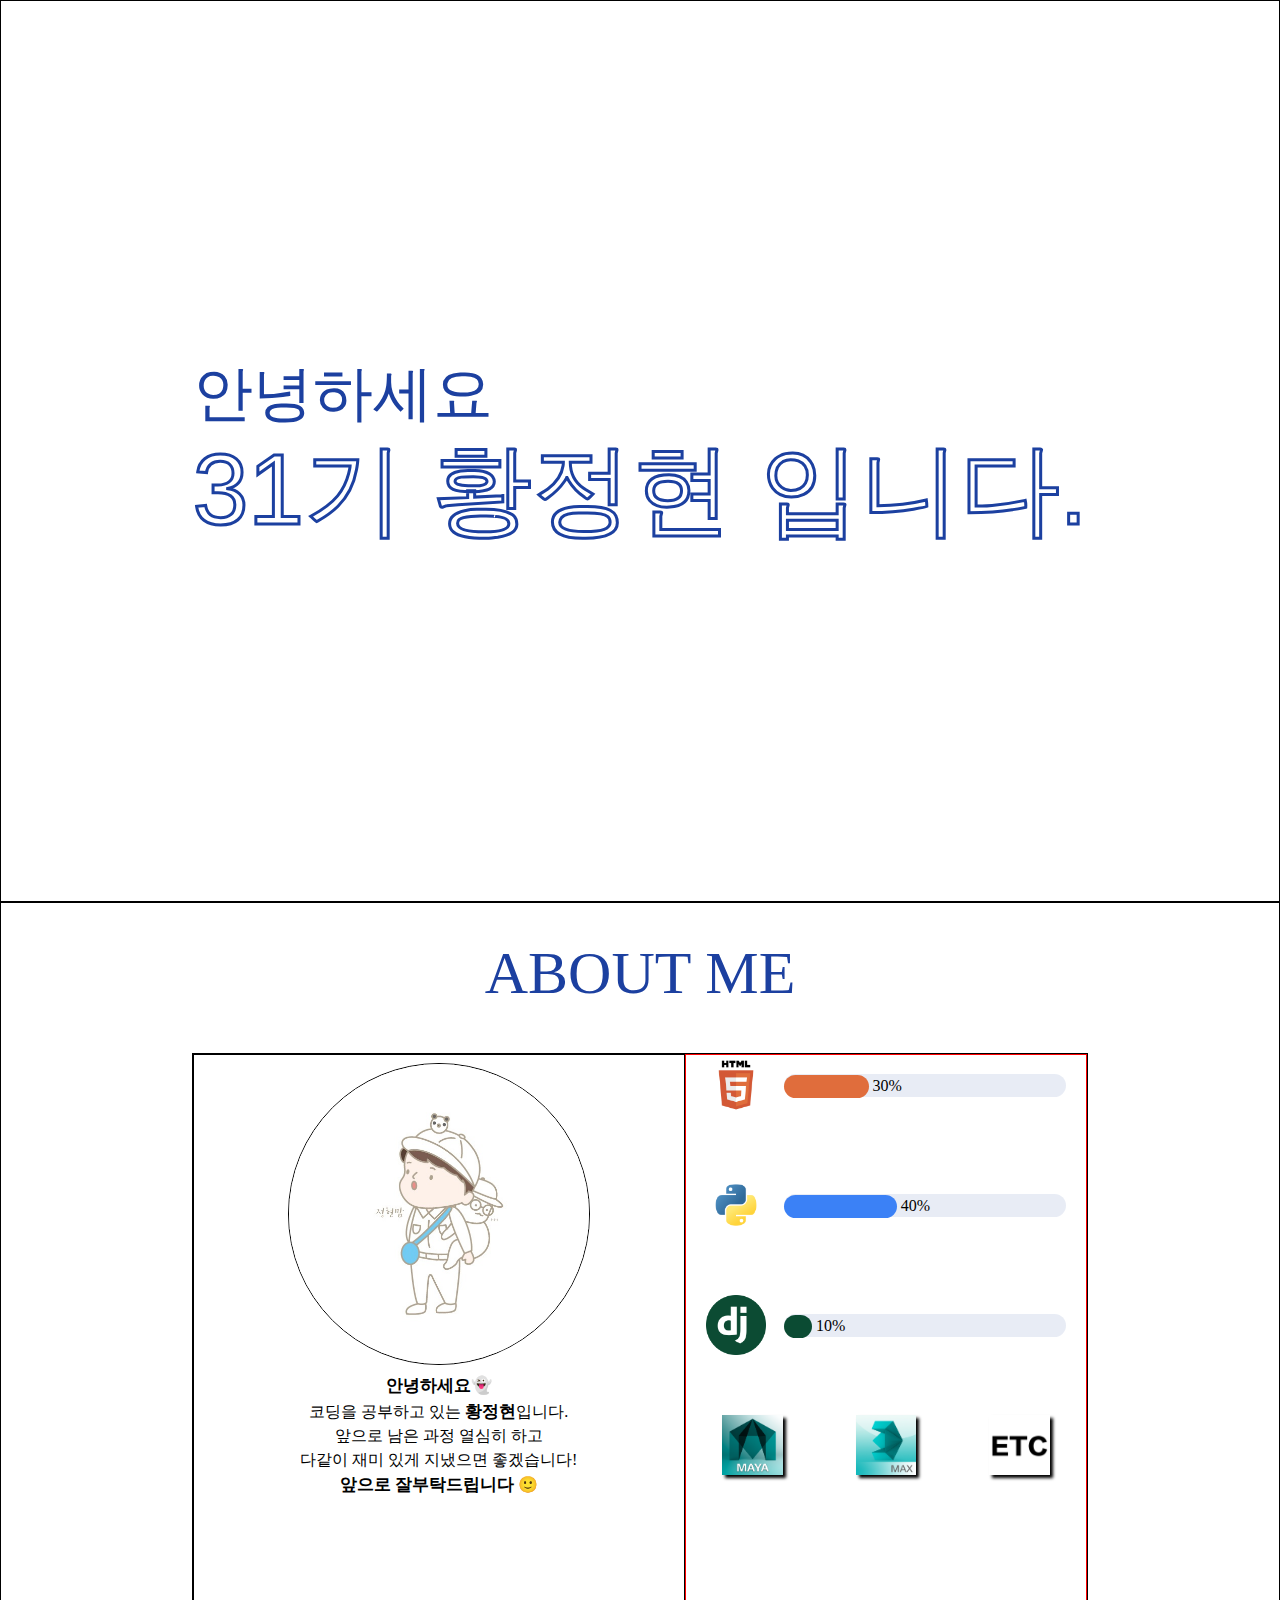
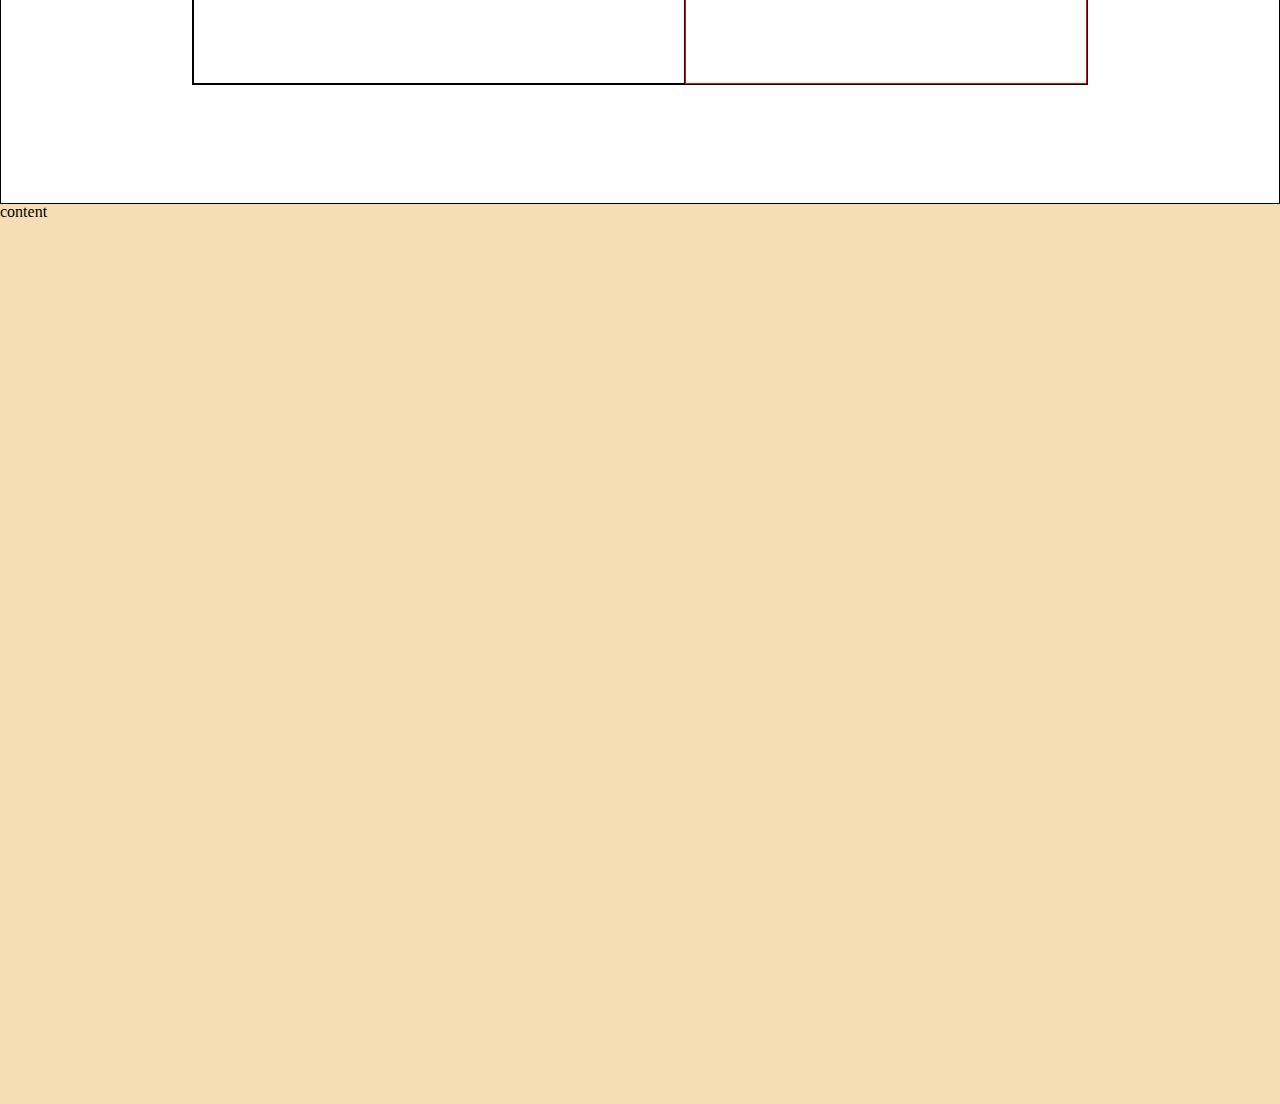
==== main.html @ 8f11f4e3 "make main & about me" ====
<!DOCTYPE html>
<html lang="en">
<head>
    <meta charset="UTF-8">
    <meta http-equiv="X-UA-Compatible" content="IE=edge">
    <meta name="viewport" content="width=device-width, initial-scale=1.0">
    <title>Document</title>
    <!-- CSS -->
    <link rel="stylesheet" href="css/reset.css">
    <link rel="stylesheet" href="css/main.css">
    <!-- GOOGLE FONT -->
    
</head>
<body>
    <div>
        <main>
        <section class="main page" id="intro">
            <div class="text_box">
                <h2 class="text_h2">안녕하세요</h2>
                <h1 class="text_h1">31기 <b>황정현</b> 입니다.</h1>
            </div>
        </section>
        <section class="about page" id="me">
            <div class="about_title">
                <h2 class="text_h2">ABOUT ME</h2>
            </div>
            <div class="about_content">
                <div class="introduce">
                    <div class="picture"><img src="img/profile.jpeg" alt="img" class="profile"></div>
                    <div class="me_text">
                        <h2><b>안녕하세요👻</b><br> 
                            코딩을 공부하고 있는 <b>황정현</b>입니다.<br>
                            앞으로 남은 과정 열심히 하고<br>
                            다같이 재미 있게 지냈으면 좋겠습니다!<br>
                            <b>앞으로 잘부탁드립니다</b> 🙂
                        </h2>
                    </div>
                </div>
                <div class="skill_box">
                    <div class="skill html">
                        <img src="./img/HTML.png" alt="html"></img>
                        <div class="skill_bar">
                            <div class="skill_bar gauge"></div>
                                <span class="gauge_span">30%</span>
                        </div>
                </div>
                    <div class="skill python">
                        <img src="./img/python.png" alt="html"></img>
                        <div class="skill_bar">
                            <div class="skill_bar gauge"></div>
                            <span class="gauge_span">40%</span>
                            
                        </div>
                    </div>
                    <div class="skill django">
                        <img src="./img/django.png" alt="html"></img>
                        <div class="skill_bar">
                            <div class="skill_bar gauge"></div>
                            <span class="gauge_span">10%</span>
                        </div>
                    </div>
                    <div class="skill etc_skill">
                        <div class="etc_img"><img src="./img/maya.png" alt="maya"></img></div>
                        <div class="etc_img"><img src="./img/max.png" alt="max"></img></div>
                        <div class="etc_img"><img src="./img/etc.png" alt="etc"></img></div>
                    </div>
                </div>
            </div>
        </section>
        <section class="content page" id = "call">content</section>
        </main>
    </div>
</body>
</html>
---- css/main.css ----
.page{
    height: 100vh;
    position: relative;
}

#intro{
    background-color: #fff;
}
.main{
    display: flex;
    align-items: center;
    justify-content: center;
    border: 1px solid black;
}
.text_box{
    font-size: 100px;
    font-family: 'Jua', sans-serif;
    color: white;
    
}
.text_h1{
    -webkit-text-stroke: 3px #1c40a0;
}
.main b{
    -webkit-text-stroke: 3px #1c40a0;
    
}
.main b:hover{
    font-size: 100;
    color: #1c40a0;
    transition:cubic-bezier(0.39, 0.575, 0.565, 1) 2s;
    -webkit-text-stroke: 3px #1c40a0;
}
.text_h2{
    font-size: 60px;
    padding-bottom: 15px;
    color:#1c40a0;
}
#me{
    border: 1px solid black;
}
.about_title{
    display: block;
    width: 100%;
    padding-top: 40px;
    text-align: center;
}
#call{
    background-color: wheat;
}

.about_content {
    border: 1px solid black;
    width: 70%;
    height: 70%;
    margin: 35px auto;
    display: flex;
}
.introduce{
    border: 1px solid black;
    width: calc(100%/2);
    padding: 0 5%;
    text-align: center;
    display: inline-block;
    
}
.picture{
    border: 1px solid black;
    overflow: hidden;
    width: 300px;
    height: 300px;
    border-radius: 70%;
    margin: 2% auto;
}
.profile{
    width: 100%;
    height: 100%;
    object-fit: cover;
}
.me_text{
    height: 40%;
    line-height: 1.5;   
}
.me_text b{
    font-weight: 800;
    font-size: 17px;
}

.skill_box{
    border: 1px solid red;
    width: calc(100%/2);
    display: inline-block;
    vertical-align: top;
}

.skill{
    width: 90%;
    margin: 0 auto 60px;
    display: flex;
    align-items: center;
}
.skill > img{
    width: 60px;
    vertical-align: middle;
    margin-right: 5%;
}
.skill_bar{
    display: inline-block;
    vertical-align: middle;
    width: 79%;
    background-color: rgba(28,64,160,0.1);
    border-radius: 25px;
    height: 23px;
    line-height: 24px;
}
.etc_skill{
    margin:0 auto;
    width: 100%;
    white-space: nowrap;
    align-items: center;
}
.etc_img {
    width: calc(100%/3);
    display: inline-block;
    text-align: center;
}

.etc_img > img{
    width: 45%;
    height: 45%;
    box-shadow: 3px 3px 3px #000;
}

.html .skill_bar .gauge{
    background-color: #E06D3C;
    width: 30%;
}
.python .skill_bar .gauge{
    background-color: #3B81F6;
    width: 40%;
}
.django .skill_bar .gauge{
    background-color: #0B4B33;
    width: 10%;
}
.gauge_span{
    display: inline-block;
    left: 100%;
    height: 100%;
    top: 0;
}
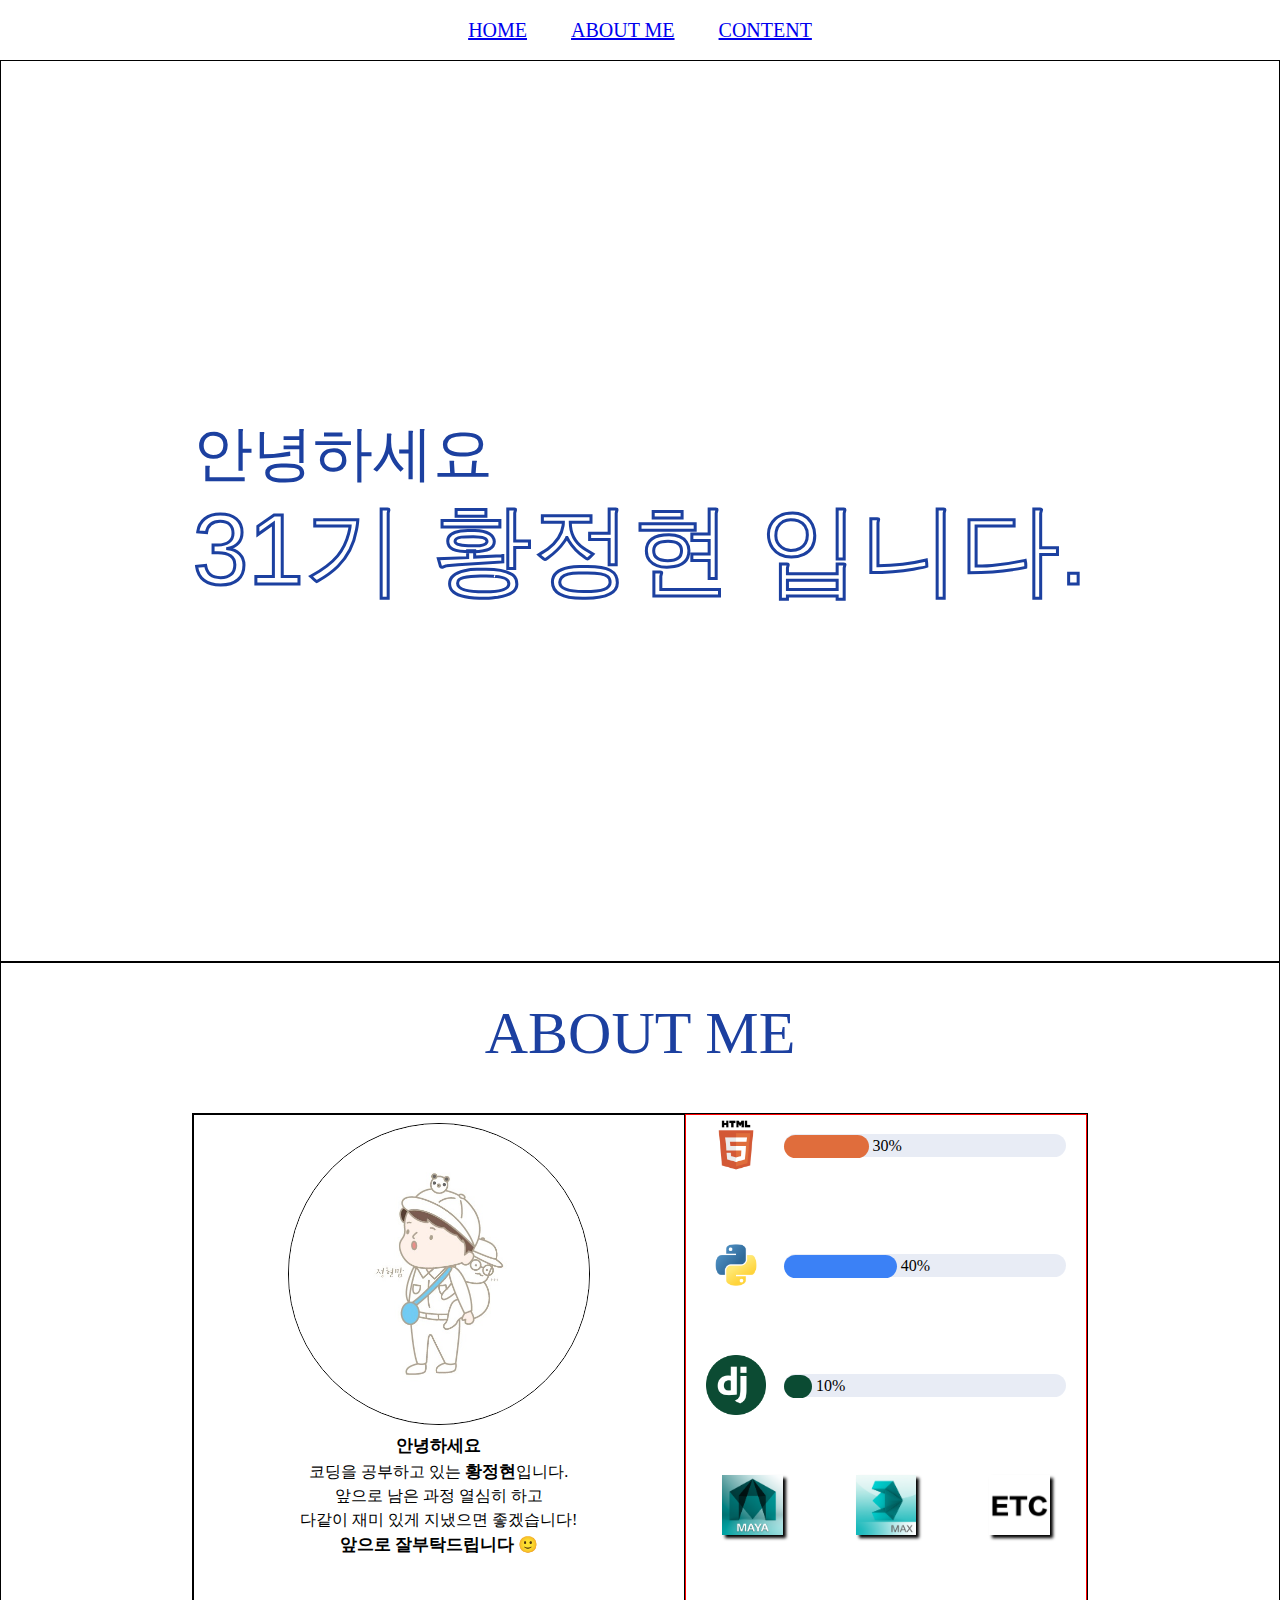
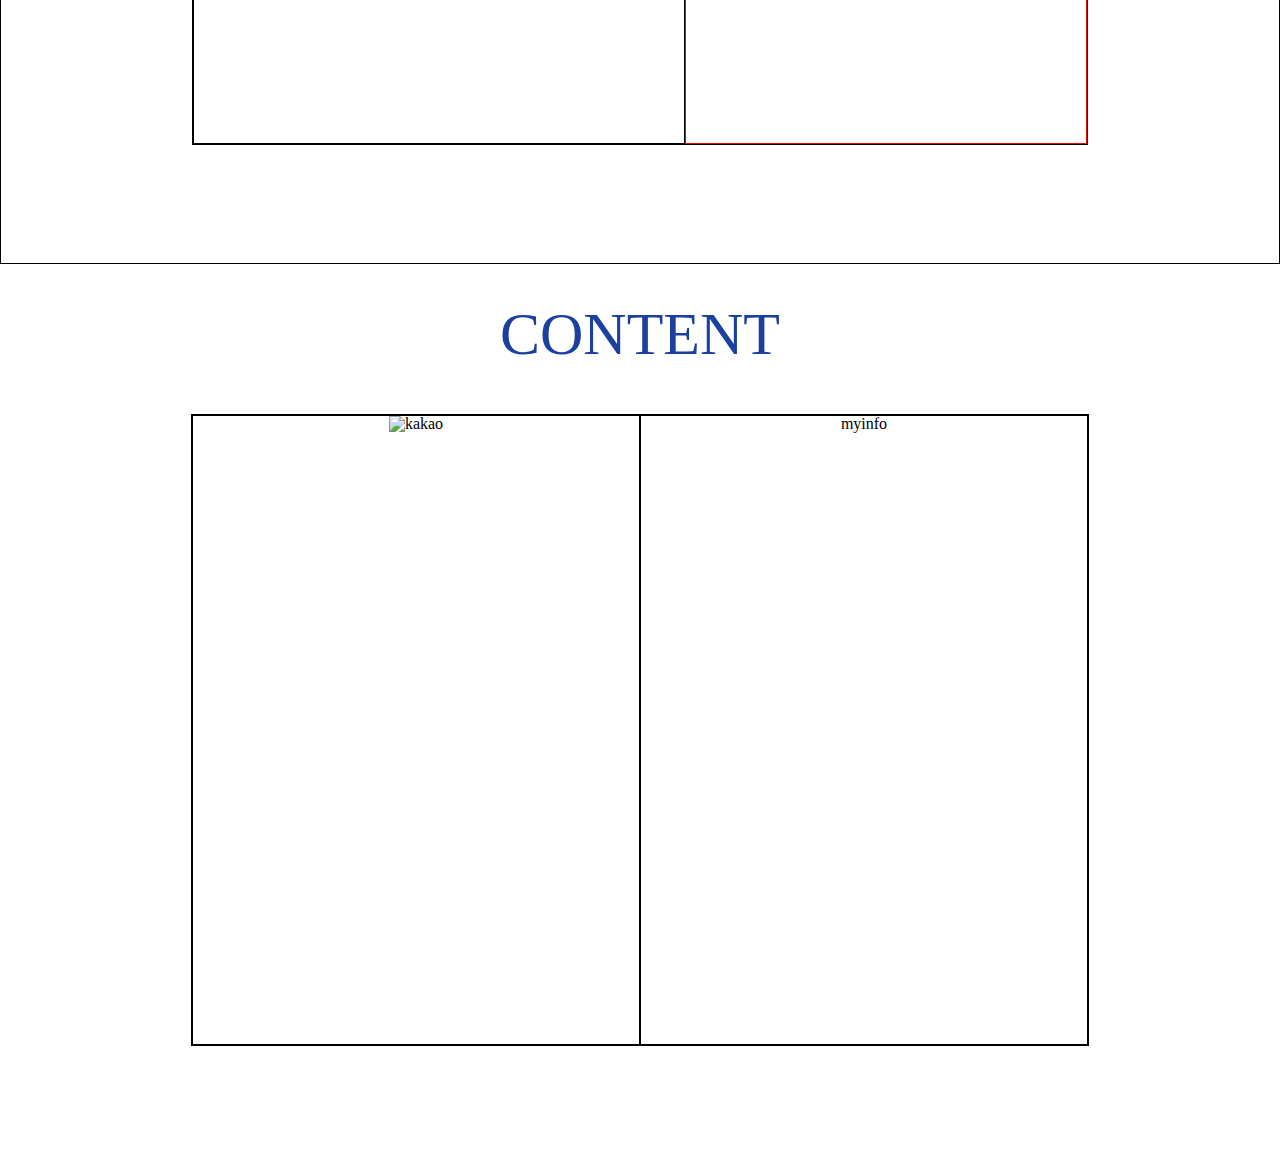
==== commit 7f177298: "create nav" ====
--- a/main.html
+++ b/main.html
@@ -8,66 +8,90 @@
     <!-- CSS -->
     <link rel="stylesheet" href="css/reset.css">
     <link rel="stylesheet" href="css/main.css">
+    <link rel="stylesheet" href="css/header.css">
+    <!--  -->
     <!-- GOOGLE FONT -->
-    
+    <!-- KAKAO LINK -->
+    <script src="https://developers.kakao.com/sdk/js/kakao.js"></script>
 </head>
 <body>
+    <header>
+        <div class="header_div">
+            <nav>
+                <ul>
+                    <li><a href="#">HOME</a></li>
+                    <li><a href="#">ABOUT ME</a></li>
+                    <li><a href="#">CONTENT</a></li>
+                </ul>
+            </nav>
+        </div>
+    </header>
     <div>
         <main>
-        <section class="main page" id="intro">
-            <div class="text_box">
-                <h2 class="text_h2">안녕하세요</h2>
-                <h1 class="text_h1">31기 <b>황정현</b> 입니다.</h1>
-            </div>
-        </section>
-        <section class="about page" id="me">
-            <div class="about_title">
-                <h2 class="text_h2">ABOUT ME</h2>
-            </div>
-            <div class="about_content">
-                <div class="introduce">
-                    <div class="picture"><img src="img/profile.jpeg" alt="img" class="profile"></div>
-                    <div class="me_text">
-                        <h2><b>안녕하세요👻</b><br> 
-                            코딩을 공부하고 있는 <b>황정현</b>입니다.<br>
-                            앞으로 남은 과정 열심히 하고<br>
-                            다같이 재미 있게 지냈으면 좋겠습니다!<br>
-                            <b>앞으로 잘부탁드립니다</b> 🙂
-                        </h2>
+            <section class="main page" id="intro">
+                <div class="text_box">
+                    <h2 class="text_h2">안녕하세요</h2>
+                    <h1 class="text_h1">31기 <b>황정현</b> 입니다.</h1>
+                </div>
+            </section>
+            <section class="about page" id="me">
+                <div class="about_title">
+                    <h2 class="text_h2">ABOUT ME</h2>
+                </div>
+                <div class="about_content">
+                    <div class="introduce">
+                        <div class="picture"><img src="img/profile.jpeg" alt="img" class="profile"></div>
+                        <div class="me_text">
+                            <h2><b>안녕하세요</b><br> 
+                                코딩을 공부하고 있는 <b>황정현</b>입니다.<br>
+                                앞으로 남은 과정 열심히 하고<br>
+                                다같이 재미 있게 지냈으면 좋겠습니다!<br>
+                                <b>앞으로 잘부탁드립니다</b> 🙂
+                            </h2>
+                        </div>
+                    </div>
+                    <div class="skill_box">
+                        <div class="skill html">
+                            <img src="./img/HTML.png" alt="html"></img>
+                            <div class="skill_bar">
+                                <div class="skill_bar gauge"></div>
+                                    <span class="gauge_span">30%</span>
+                            </div>
+                    </div>
+                        <div class="skill python">
+                            <img src="./img/python.png" alt="html"></img>
+                            <div class="skill_bar">
+                                <div class="skill_bar gauge"></div>
+                                <span class="gauge_span">40%</span>
+                                
+                            </div>
+                        </div>
+                        <div class="skill django">
+                            <img src="./img/django.png" alt="html"></img>
+                            <div class="skill_bar">
+                                <div class="skill_bar gauge"></div>
+                                <span class="gauge_span">10%</span>
+                            </div>
+                        </div>
+                        <div class="skill etc_skill">
+                            <div class="etc_img"><img src="./img/maya.png" alt="maya"></img></div>
+                            <div class="etc_img"><img src="./img/max.png" alt="max"></img></div>
+                            <div class="etc_img"><img src="./img/etc.png" alt="etc"></img></div>
+                        </div>
                     </div>
                 </div>
-                <div class="skill_box">
-                    <div class="skill html">
-                        <img src="./img/HTML.png" alt="html"></img>
-                        <div class="skill_bar">
-                            <div class="skill_bar gauge"></div>
-                                <span class="gauge_span">30%</span>
-                        </div>
+            </section>
+            <section class="content page" id = "call">
+                <div class="about_title content_title">
+                    <h2 class="text_h2">CONTENT</h2>
                 </div>
-                    <div class="skill python">
-                        <img src="./img/python.png" alt="html"></img>
-                        <div class="skill_bar">
-                            <div class="skill_bar gauge"></div>
-                            <span class="gauge_span">40%</span>
-                            
-                        </div>
+                <div class="about_content">
+                    <div class="content_box introduce kakao">
+                        <img src="" alt="kakao">
                     </div>
-                    <div class="skill django">
-                        <img src="./img/django.png" alt="html"></img>
-                        <div class="skill_bar">
-                            <div class="skill_bar gauge"></div>
-                            <span class="gauge_span">10%</span>
-                        </div>
-                    </div>
-                    <div class="skill etc_skill">
-                        <div class="etc_img"><img src="./img/maya.png" alt="maya"></img></div>
-                        <div class="etc_img"><img src="./img/max.png" alt="max"></img></div>
-                        <div class="etc_img"><img src="./img/etc.png" alt="etc"></img></div>
-                    </div>
+                    <div class="content_box introduce etc mine">myinfo</div>
                 </div>
-            </div>
-        </section>
-        <section class="content page" id = "call">content</section>
+            </section>
         </main>
     </div>
 </body>
--- a/css/main.css
+++ b/css/main.css
@@ -44,9 +44,6 @@
     width: 100%;
     padding-top: 40px;
     text-align: center;
-}
-#call{
-    background-color: wheat;
 }
 
 .about_content {
@@ -148,4 +145,7 @@
     left: 100%;
     height: 100%;
     top: 0;
+}
+.content_box{
+    padding: 0;
 }--- a/css/header.css
+++ b/css/header.css
@@ -0,0 +1,19 @@
+nav {  
+    list-style-type: none;
+    text-align: center;
+    margin: 0;
+    padding: 0;
+}
+  
+nav li {
+
+    display: inline-block;
+  
+    font-size: 20px;
+  
+    padding: 20px;
+  
+  }
+  
+  
+  
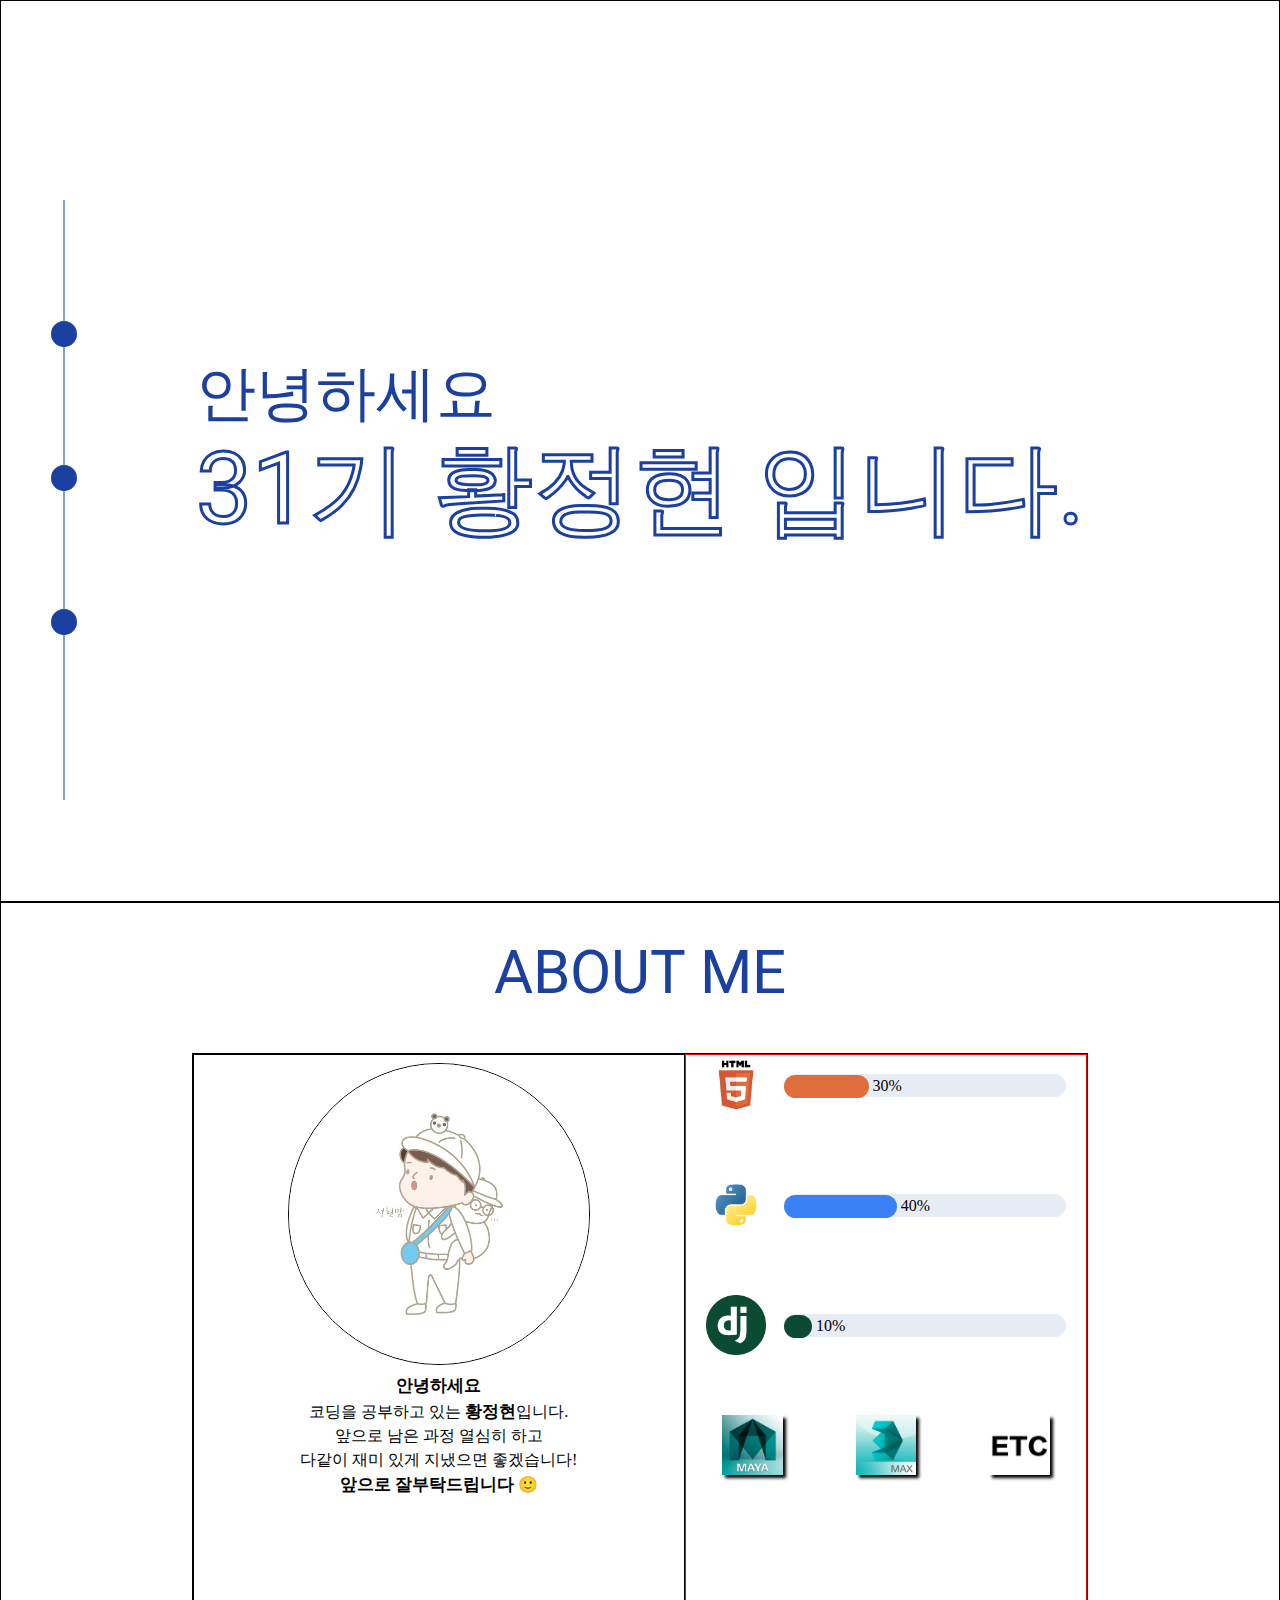
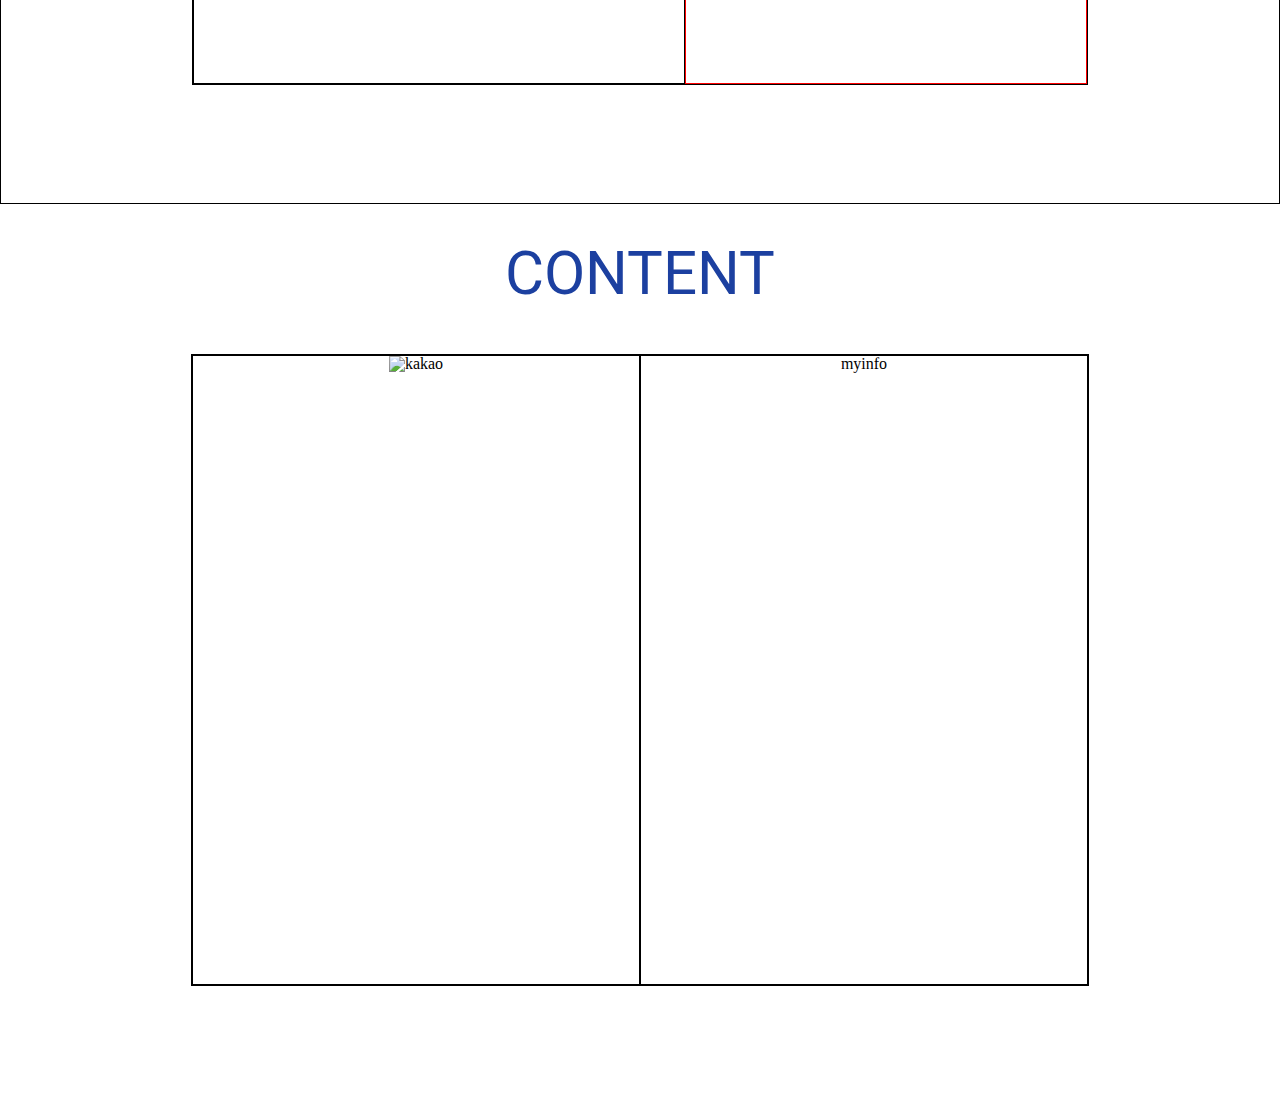
==== commit bab6369f: "make nav" ====
--- a/main.html
+++ b/main.html
@@ -4,24 +4,24 @@
     <meta charset="UTF-8">
     <meta http-equiv="X-UA-Compatible" content="IE=edge">
     <meta name="viewport" content="width=device-width, initial-scale=1.0">
-    <title>Document</title>
+    <title>HOLA💃</title>
     <!-- CSS -->
     <link rel="stylesheet" href="css/reset.css">
     <link rel="stylesheet" href="css/main.css">
     <link rel="stylesheet" href="css/header.css">
-    <!--  -->
-    <!-- GOOGLE FONT -->
-    <!-- KAKAO LINK -->
-    <script src="https://developers.kakao.com/sdk/js/kakao.js"></script>
+    <!-- GOOGLEFONT -->
+    <link rel="preconnect" href="https://fonts.googleapis.com">
+    <link rel="preconnect" href="https://fonts.gstatic.com" crossorigin>
+    <link href="https://fonts.googleapis.com/css2?family=Roboto&display=swap" rel="stylesheet">
 </head>
 <body>
     <header>
-        <div class="header_div">
+        <div class="header_div header-vertical" data-aos="fade-right" data-aos-duration="1000">
             <nav>
-                <ul>
-                    <li><a href="#">HOME</a></li>
-                    <li><a href="#">ABOUT ME</a></li>
-                    <li><a href="#">CONTENT</a></li>
+                <ul class="gnb text-en">
+                    <li class="menu active"><a href="#intro"><span>HOME</span></a></li>
+                    <li class="menu active"><a href="#me"><span>ABOUT</span></a></li>
+                    <li class="menu active"><a href="#call"><span>CONTENT</span></a></li>
                 </ul>
             </nav>
         </div>
--- a/css/main.css
+++ b/css/main.css
@@ -16,7 +16,7 @@
     font-size: 100px;
     font-family: 'Jua', sans-serif;
     color: white;
-    
+    font-family: 'Roboto', sans-serif;
 }
 .text_h1{
     -webkit-text-stroke: 3px #1c40a0;
@@ -35,6 +35,7 @@
     font-size: 60px;
     padding-bottom: 15px;
     color:#1c40a0;
+    font-family: 'Roboto', sans-serif;
 }
 #me{
     border: 1px solid black;
@@ -44,6 +45,7 @@
     width: 100%;
     padding-top: 40px;
     text-align: center;
+    font-family: 'Roboto', sans-serif;
 }
 
 .about_content {
@@ -148,4 +150,5 @@
 }
 .content_box{
     padding: 0;
-}+}
+
--- a/css/header.css
+++ b/css/header.css
@@ -1,19 +1,96 @@
-nav {  
-    list-style-type: none;
+.header_div {
+    height: 100vh;
+    position: fixed;
+    z-index: 444;
+    top: 100px;
+    left: 5%;
+ }
+ 
+ .header_div h1 a {
+    display: block;
+    width: 150px;
+    font-family: 'Roboto', sans-serif;
+ }
+ 
+ nav::before {
+    content: '';
+    display: block;
+    height: calc(100% - 300px);
+    width: 2px;
+    background-color: rgba(28, 64, 160, 0.5);
+    position: absolute;
+    top: 100px;
+    left: 50%;
+    transform: translateX(-50%);
+ }
+
+ 
+ nav .gnb {
+    position: absolute;
+    top: 58%;
+    left: 50%;
+    transform: translate(-50%, -50%);
+    height: 80%;
+    font-size: 0;
+ }
+ 
+ nav .gnb li {
+    width: 30px;
+    height: 20%;
     text-align: center;
-    margin: 0;
-    padding: 0;
-}
-  
-nav li {
+    position: relative;
+ }
+ 
+ nav .gnb li a {
+    width: 20px;
+    height: 20px;
+    border: 3px solid #1c40a0;
+    background-color: #1c40a0;
+    border-radius: 20px;
+    position: absolute;
+    top: 50%;
+    left: 50%;
+    transform: translate(-50%, -50%);
+    transition: all 0.3s;
+    display: block;
+    overflow: hidden;
+    text-decoration: none;
+ }
+ 
+ nav .gnb li:hover a,
+ nav .gnb li.active a{
+    background-color: #1c40a0;
 
-    display: inline-block;
-  
+ }
+ 
+ 
+ nav .gnb li:hover a {
+    background-color: #1c40a0;
+    color: #fff7f8;
+    width: 100px;
+    height: 20px;
+ }
+ 
+ 
+ nav .gnb li span {
+    display: none;
     font-size: 20px;
-  
-    padding: 20px;
-  
-  }
-  
-  
-  
+    color: #1c40a0;
+ }
+
+ 
+ nav .gnb li:hover span,
+ nav .gnb li.active a span {
+    display: block;
+    width: 100%;
+ }
+ 
+ nav .gnb li:hover span {
+    color: #fff7f8;
+ }
+ 
+ 
+ 
+ nav .gnb .mode img {
+    width: 100%;
+ }